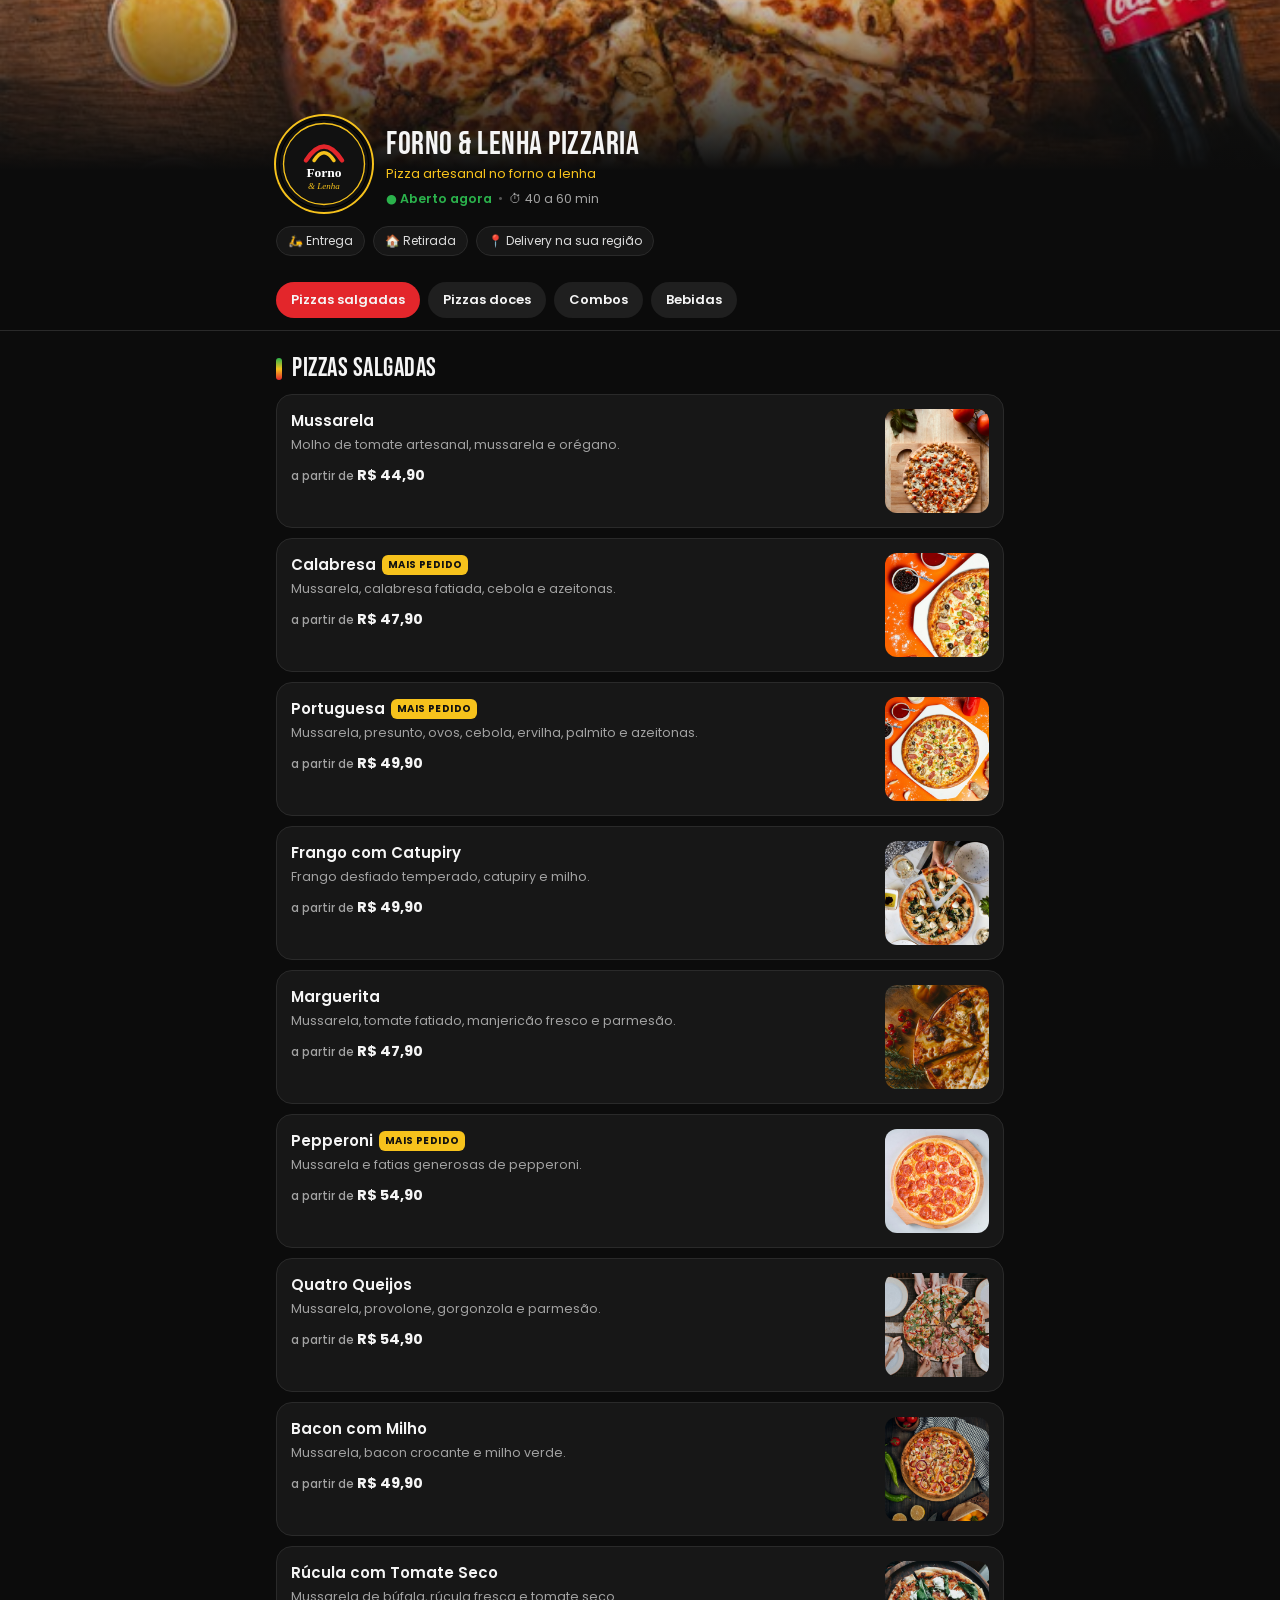
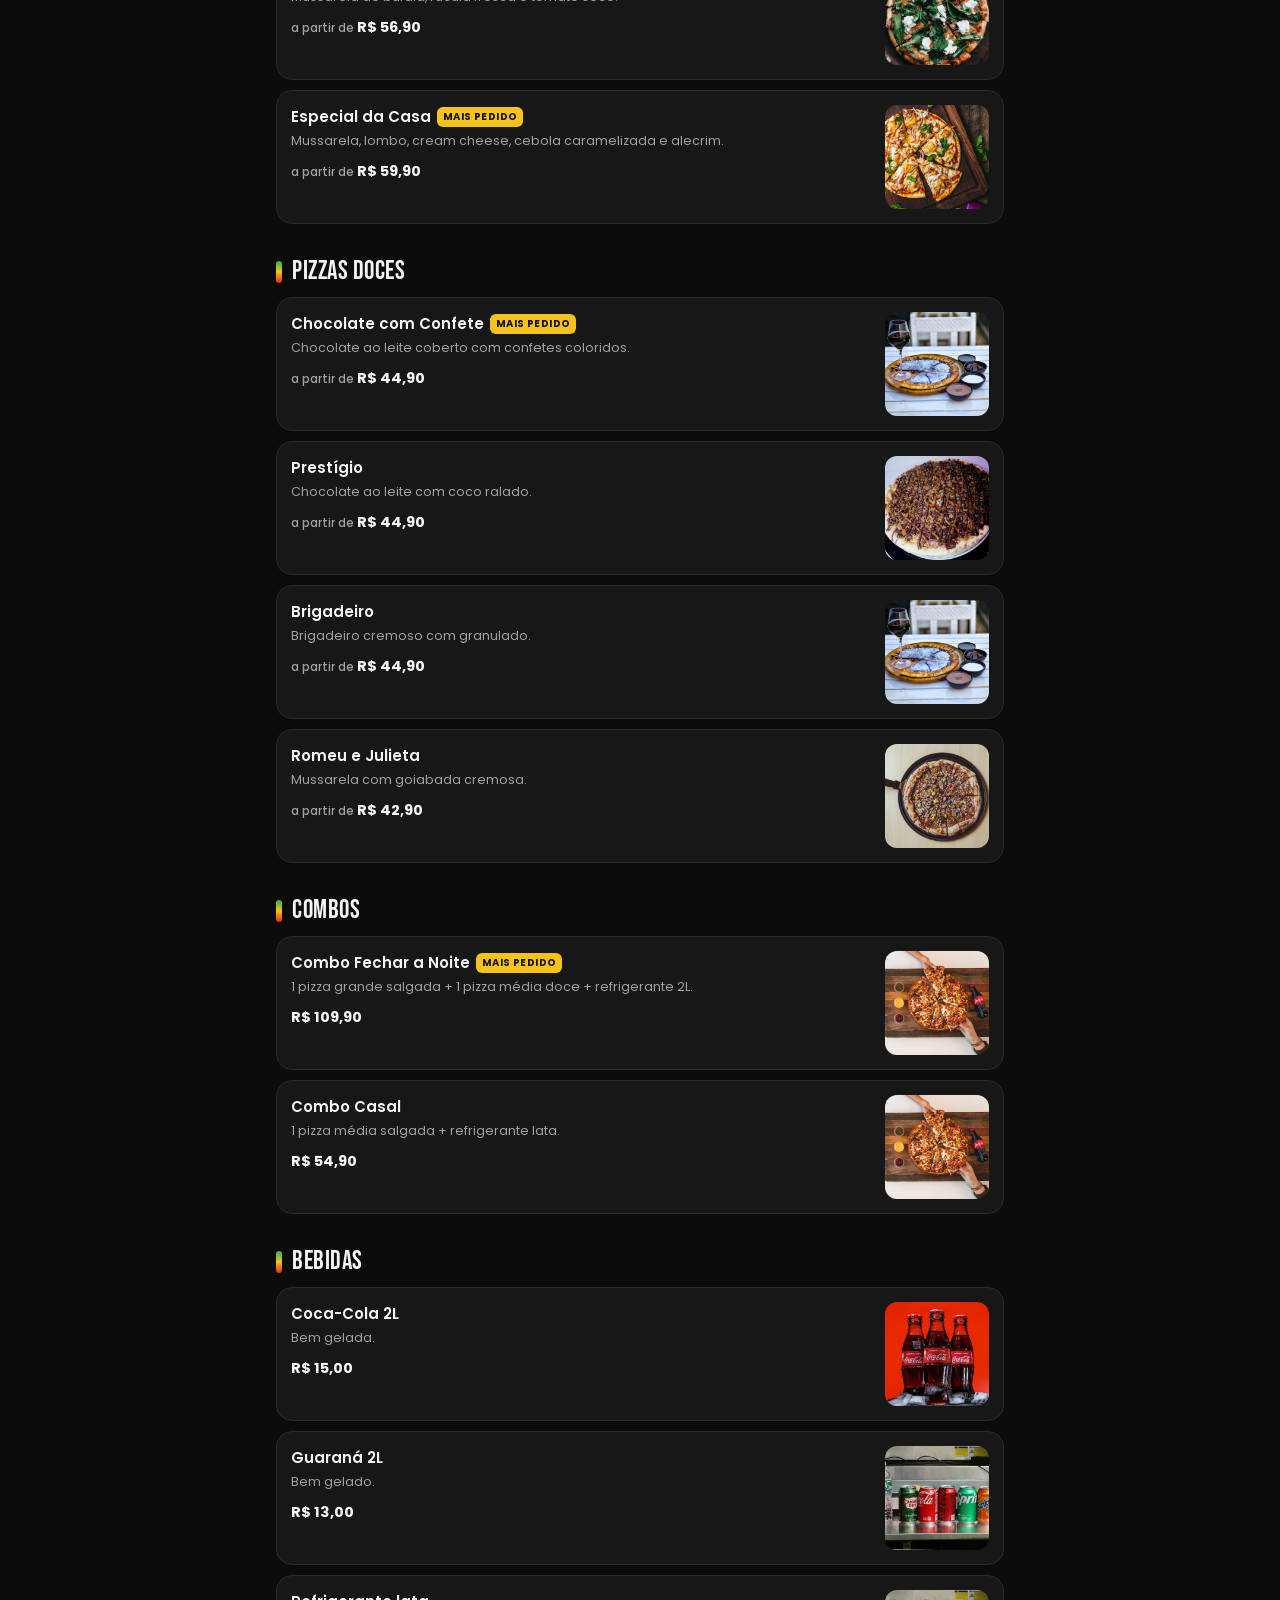
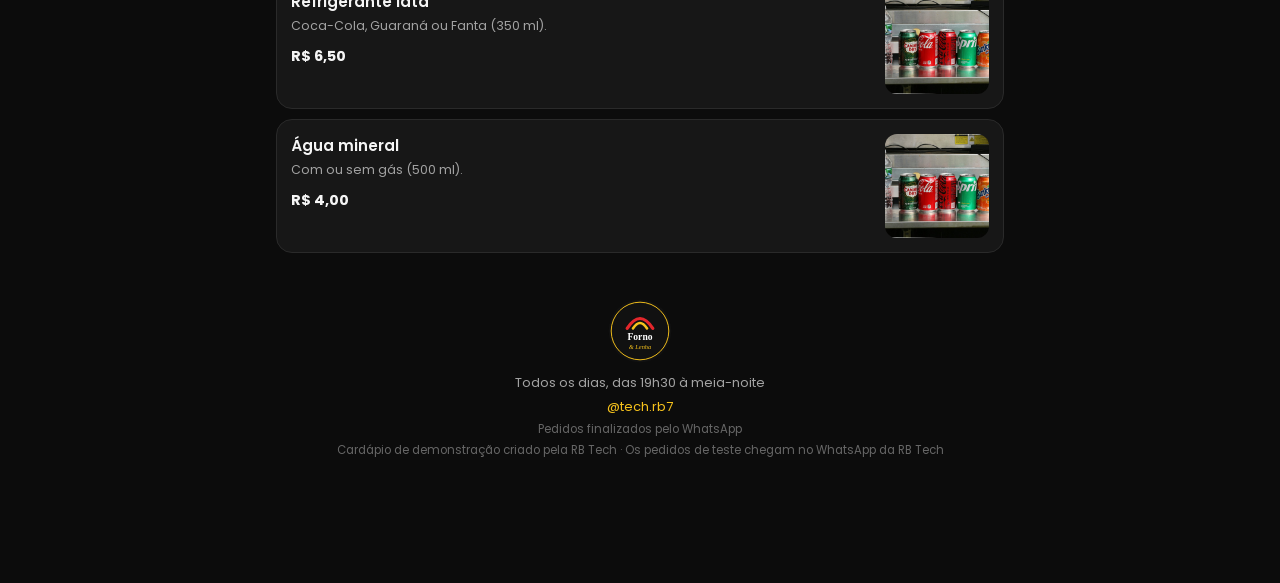
==== cardapio-demo/index.html @ 3278f65c "Adiciona cardápio digital de exemplo (pizzaria) - cardapio-demo/: cardápio com tamanhos, meio a meio" ====
<!doctype html>
<html lang="pt-BR">
<head>
  <meta charset="utf-8" />
  <meta name="viewport" content="width=device-width, initial-scale=1, viewport-fit=cover" />
  <meta name="robots" content="noindex, nofollow" />
  <title>Cardápio</title>
  <meta name="theme-color" content="#0c0c0c" />
  <link rel="preconnect" href="https://fonts.googleapis.com">
  <link rel="preconnect" href="https://fonts.gstatic.com" crossorigin>
  <link href="https://fonts.googleapis.com/css2?family=Bebas+Neue&family=Poppins:wght@400;500;600;700&display=swap" rel="stylesheet">
  <link rel="stylesheet" href="style.css" />
  <script src="data.js"></script>
</head>
<body>
  <header class="top">
    <div class="cover" id="cover"></div>
    <div class="wrap brand">
      <img class="brand__logo" id="logo" alt="" />
      <div class="brand__info">
        <h1 id="nome"></h1>
        <p class="brand__slogan" id="slogan"></p>
        <div class="brand__meta">
          <span class="status" id="status"></span>
          <span class="meta-dot">•</span>
          <span id="tempo"></span>
        </div>
      </div>
    </div>
    <div class="wrap chips-info">
      <span class="pill">🛵 Entrega</span>
      <span class="pill">🏠 Retirada</span>
      <span class="pill" id="cidade"></span>
    </div>
  </header>

  <nav class="cats" id="cats" aria-label="Categorias"></nav>

  <main class="wrap" id="menu"></main>

  <footer class="foot wrap">
    <img id="logoFoot" alt="" />
    <p id="horarioTxt"></p>
    <p><a id="igLink" target="_blank" rel="noopener"></a></p>
    <p class="foot__small">Pedidos finalizados pelo WhatsApp</p>
    <p class="foot__small" id="aviso" hidden></p>
  </footer>

  <button class="cartbar" id="cartbar" hidden>
    <span class="cartbar__qty" id="cartQty">0</span>
    <span>Ver pedido</span>
    <strong id="cartTotal">R$ 0,00</strong>
  </button>

  <!-- Detalhe do item -->
  <div class="sheet" id="itemSheet" aria-hidden="true">
    <div class="sheet__bg" data-close></div>
    <div class="sheet__panel" role="dialog" aria-modal="true" aria-labelledby="itNome">
      <button class="close" data-close aria-label="Fechar">✕</button>
      <img class="it__img" id="itImg" alt="" />
      <div class="it__body">
        <h2 id="itNome"></h2>
        <p class="it__desc" id="itDesc"></p>

        <div class="block" id="blkTam">
          <p class="block__t">Tamanho <span class="req">obrigatório</span></p>
          <div class="opts" id="optTam"></div>
        </div>

        <div class="block" id="blkMeia">
          <p class="block__t">Meio a meio? <span class="opt">opcional</span></p>
          <select class="select" id="selMeia"></select>
          <p class="hint">Na pizza meio a meio vale o valor do sabor mais caro.</p>
        </div>

        <div class="block" id="blkBorda">
          <p class="block__t">Borda <span class="opt">opcional</span></p>
          <div class="opts opts--col" id="optBorda"></div>
        </div>

        <div class="block">
          <p class="block__t">Alguma observação?</p>
          <textarea class="input" id="itObs" rows="2" placeholder="Ex.: sem cebola, bem assada..."></textarea>
        </div>
      </div>
      <div class="it__foot">
        <div class="qty">
          <button id="qMenos" aria-label="Diminuir">−</button>
          <span id="qVal">1</span>
          <button id="qMais" aria-label="Aumentar">+</button>
        </div>
        <button class="btn btn--main" id="itAdd">Adicionar <span id="itPreco"></span></button>
      </div>
    </div>
  </div>

  <!-- Pedido -->
  <div class="sheet" id="cartSheet" aria-hidden="true">
    <div class="sheet__bg" data-close></div>
    <div class="sheet__panel" role="dialog" aria-modal="true" aria-label="Seu pedido">
      <button class="close" data-close aria-label="Fechar">✕</button>
      <div class="it__body">
        <h2>Seu pedido</h2>
        <div id="cartItems"></div>

        <div class="block">
          <p class="block__t">Como você quer receber?</p>
          <div class="opts" id="optEntrega">
            <button class="opt-btn is-on" data-ent="Entrega">🛵 Entrega</button>
            <button class="opt-btn" data-ent="Retirada">🏠 Retirar no local</button>
          </div>
        </div>

        <div class="block" id="blkEnd">
          <p class="block__t">Endereço de entrega</p>
          <input class="input" id="endRua" placeholder="Rua e número" autocomplete="street-address" />
          <input class="input" id="endBairro" placeholder="Bairro" />
          <input class="input" id="endRef" placeholder="Ponto de referência (opcional)" />
        </div>

        <div class="block">
          <p class="block__t">Pagamento</p>
          <div class="opts" id="optPag">
            <button class="opt-btn is-on" data-pag="Pix">Pix</button>
            <button class="opt-btn" data-pag="Cartão">Cartão</button>
            <button class="opt-btn" data-pag="Dinheiro">Dinheiro</button>
          </div>
          <input class="input" id="troco" placeholder="Troco para quanto?" hidden />
        </div>

        <div class="block">
          <p class="block__t">Seu nome</p>
          <input class="input" id="cliNome" placeholder="Como podemos te chamar?" autocomplete="name" />
        </div>

        <div class="sum">
          <div><span>Subtotal</span><strong id="sumSub"></strong></div>
          <div class="sum__fee"><span>Taxa de entrega</span><span id="sumTaxa"></span></div>
        </div>
      </div>
      <div class="it__foot">
        <button class="btn btn--wpp" id="enviar">Enviar pedido pelo WhatsApp</button>
      </div>
    </div>
  </div>

  <div class="toast" id="toast" role="status" aria-live="polite"></div>
  <script src="app.js"></script>
</body>
</html>
---- cardapio-demo/style.css ----
:root {
  --bg: #0c0c0c;
  --card: #171717;
  --card2: #1f1f1f;
  --line: #2a2a2a;
  --ink: #f5f5f5;
  --muted: #a3a3a3;
  --red: #e3262b;
  --green: #2bb24c;
  --yellow: #f6c21c;
  --wpp: #1faa59;
}
* { box-sizing: border-box; }
html { scroll-behavior: smooth; scroll-padding-top: 64px; }
body { margin: 0; background: var(--bg); color: var(--ink); font-family: "Poppins", system-ui, sans-serif; -webkit-font-smoothing: antialiased; padding-bottom: 96px; }
img { display: block; max-width: 100%; }
button, input, select, textarea { font: inherit; color: inherit; }
.wrap { width: min(760px, 100%); margin: 0 auto; padding: 0 16px; }

/* Topo */
.top { position: relative; }
.cover { height: 170px; background-size: cover; background-position: center 55%; position: relative; }
.cover::after { content: ""; position: absolute; inset: 0; background: linear-gradient(180deg, rgba(12,12,12,.2), var(--bg)); }
.brand { display: flex; gap: 14px; align-items: flex-end; margin-top: -54px; position: relative; }
.brand__logo { width: 96px; height: 96px; border-radius: 50%; border: 3px solid var(--bg); box-shadow: 0 0 0 2px var(--yellow); flex: none; background: #000; }
.brand__info { min-width: 0; padding-bottom: 4px; }
.brand h1 { font-family: "Bebas Neue", sans-serif; font-weight: 400; font-size: 32px; letter-spacing: .5px; line-height: 1; margin: 0; }
.brand__slogan { margin: 3px 0 6px; color: var(--yellow); font-size: 13px; }
.brand__meta { display: flex; flex-wrap: wrap; gap: 6px; align-items: center; font-size: 12.5px; color: var(--muted); }
.status { font-weight: 600; }
.status.open { color: var(--green); }
.status.closed { color: var(--red); }
.meta-dot { color: #555; }
.chips-info { display: flex; gap: 8px; flex-wrap: wrap; margin-top: 14px; }
.pill { font-size: 12px; background: var(--card); border: 1px solid var(--line); border-radius: 999px; padding: 5px 11px; color: #ddd; }

/* Categorias */
.cats { position: sticky; top: 0; z-index: 20; display: flex; gap: 8px; overflow-x: auto; padding: 12px 16px; margin-top: 14px; background: rgba(12,12,12,.94); backdrop-filter: blur(10px); border-bottom: 1px solid var(--line); scrollbar-width: none; }
.cats::-webkit-scrollbar { display: none; }
@media (min-width: 792px) { .cats { padding-left: calc((100% - 728px) / 2); } }
.cat { flex: none; border: 0; border-radius: 999px; padding: 8px 15px; background: var(--card2); font-size: 13px; font-weight: 600; cursor: pointer; white-space: nowrap; }
.cat.is-on { background: var(--red); }

/* Lista */
.sec { padding-top: 22px; }
.sec h2 { font-family: "Bebas Neue", sans-serif; font-weight: 400; font-size: 26px; letter-spacing: .5px; margin: 0 0 10px; display: flex; align-items: center; gap: 10px; }
.sec h2::before { content: ""; width: 6px; height: 22px; border-radius: 3px; background: linear-gradient(var(--green), var(--yellow), var(--red)); }
.item { display: grid; grid-template-columns: 1fr 104px; gap: 14px; padding: 14px; background: var(--card); border: 1px solid var(--line); border-radius: 16px; margin-bottom: 10px; cursor: pointer; text-align: left; width: 100%; transition: border-color .2s, transform .15s; }
.item:hover { border-color: #444; }
.item:active { transform: scale(.99); }
.item__name { font-weight: 600; font-size: 15px; margin: 0 0 4px; display: flex; gap: 6px; align-items: center; flex-wrap: wrap; }
.tag { font-size: 10px; font-weight: 700; text-transform: uppercase; letter-spacing: .04em; background: var(--yellow); color: #111; border-radius: 6px; padding: 2px 6px; }
.item__desc { font-size: 12.5px; color: var(--muted); margin: 0 0 8px; line-height: 1.45; display: -webkit-box; -webkit-line-clamp: 2; -webkit-box-orient: vertical; overflow: hidden; }
.item__price { font-weight: 700; color: var(--ink); font-size: 14.5px; }
.item__price small { font-weight: 500; color: var(--muted); font-size: 11.5px; }
.item img { width: 104px; height: 104px; object-fit: cover; border-radius: 12px; }

/* Rodapé */
.foot { text-align: center; padding-top: 36px; padding-bottom: 24px; color: var(--muted); font-size: 13px; }
.foot img { width: 64px; height: 64px; border-radius: 50%; margin: 0 auto 10px; }
.foot p { margin: 4px 0; }
.foot a { color: var(--yellow); text-decoration: none; }
.foot__small { font-size: 11.5px; color: #666; }

/* Barra do carrinho */
.cartbar { position: fixed; left: 50%; bottom: calc(14px + env(safe-area-inset-bottom, 0px)); transform: translateX(-50%); width: min(728px, calc(100% - 24px)); z-index: 30; border: 0; border-radius: 14px; background: var(--red); color: #fff; padding: 14px 16px; display: flex; align-items: center; gap: 12px; font-weight: 600; font-size: 15px; cursor: pointer; box-shadow: 0 12px 30px rgba(227, 38, 43, .35); }
.cartbar[hidden] { display: none; }
.cartbar strong { margin-left: auto; }
.cartbar__qty { background: rgba(0,0,0,.25); border-radius: 8px; min-width: 28px; height: 28px; display: grid; place-items: center; font-size: 13px; }
.cartbar.bump { animation: bump .35s; }
@keyframes bump { 50% { transform: translateX(-50%) scale(1.04); } }

/* Folhas (modais) */
.sheet { position: fixed; inset: 0; z-index: 50; visibility: hidden; }
.sheet.is-open { visibility: visible; }
.sheet__bg { position: absolute; inset: 0; background: rgba(0,0,0,.65); opacity: 0; transition: opacity .25s; }
.sheet.is-open .sheet__bg { opacity: 1; }
.sheet__panel { position: absolute; left: 50%; bottom: 0; width: min(560px, 100%); max-height: 94%; display: flex; flex-direction: column; background: var(--card); border-radius: 22px 22px 0 0; transform: translate(-50%, 100%); transition: transform .3s ease; overflow: hidden; }
.sheet.is-open .sheet__panel { transform: translate(-50%, 0); }
@media (min-width: 700px) { .sheet__panel { bottom: auto; top: 50%; border-radius: 22px; transform: translate(-50%, -40%); opacity: 0; transition: transform .25s, opacity .25s; } .sheet.is-open .sheet__panel { transform: translate(-50%, -50%); opacity: 1; } }
.close { position: absolute; top: 12px; right: 12px; z-index: 2; width: 36px; height: 36px; border-radius: 50%; border: 0; background: rgba(0,0,0,.6); color: #fff; cursor: pointer; }
.it__img { width: 100%; height: 210px; object-fit: cover; flex: none; }
.it__body { padding: 18px; overflow: auto; flex: 1; }
.it__body h2 { margin: 0 0 6px; font-size: 21px; }
.it__desc { color: var(--muted); font-size: 13.5px; margin: 0 0 6px; line-height: 1.5; }
.block { margin-top: 18px; }
.block__t { font-weight: 600; font-size: 14px; margin: 0 0 9px; display: flex; justify-content: space-between; align-items: center; }
.req, .opt { font-size: 10.5px; font-weight: 600; border-radius: 6px; padding: 2px 7px; }
.req { background: #3a1214; color: #ff8b8e; }
.opt { background: #222; color: var(--muted); }
.opts { display: flex; gap: 8px; flex-wrap: wrap; }
.opts--col { flex-direction: column; }
.opt-btn { flex: 1; min-width: 92px; border: 1px solid var(--line); background: var(--card2); border-radius: 12px; padding: 10px 12px; cursor: pointer; text-align: left; font-size: 13.5px; }
.opt-btn small { display: block; color: var(--muted); font-size: 11.5px; }
.opt-btn b { display: block; margin-top: 2px; font-size: 13px; }
.opts--col .opt-btn { display: flex; justify-content: space-between; }
.opt-btn.is-on { border-color: var(--yellow); background: #2a2410; }
.select, .input { width: 100%; background: var(--card2); border: 1px solid var(--line); border-radius: 12px; padding: 11px 12px; font-size: 14px; outline: none; }
.input + .input { margin-top: 8px; }
.select:focus, .input:focus { border-color: var(--yellow); }
textarea.input { resize: vertical; }
.hint { margin: 6px 0 0; font-size: 11.5px; color: var(--muted); }
.it__foot { flex: none; display: flex; gap: 12px; padding: 12px 18px calc(14px + env(safe-area-inset-bottom, 0px)); border-top: 1px solid var(--line); background: var(--card); }
.qty { display: flex; align-items: center; background: var(--card2); border-radius: 12px; }
.qty button { width: 40px; height: 48px; border: 0; background: none; font-size: 20px; cursor: pointer; color: var(--yellow); }
.qty span { min-width: 22px; text-align: center; font-weight: 600; }
.btn { flex: 1; border: 0; border-radius: 12px; height: 48px; font-weight: 600; font-size: 15px; cursor: pointer; display: flex; align-items: center; justify-content: center; gap: 8px; }
.btn--main { background: var(--red); color: #fff; }
.btn--wpp { background: var(--wpp); color: #fff; }
.btn:disabled { background: #333; color: #777; cursor: not-allowed; }

/* Itens do pedido */
.ci { display: flex; gap: 12px; padding: 12px 0; border-bottom: 1px solid var(--line); }
.ci__main { flex: 1; min-width: 0; }
.ci__name { margin: 0; font-weight: 600; font-size: 14px; }
.ci__det { margin: 3px 0 0; color: var(--muted); font-size: 12px; line-height: 1.45; }
.ci__side { text-align: right; flex: none; }
.ci__price { font-weight: 700; font-size: 14px; }
.ci__rm { background: none; border: 0; color: var(--muted); font-size: 12px; text-decoration: underline; cursor: pointer; padding: 0; margin-top: 6px; }
.empty { color: var(--muted); text-align: center; padding: 24px 0; }
.sum { margin-top: 18px; padding-top: 12px; border-top: 1px dashed var(--line); display: grid; gap: 6px; font-size: 14px; }
.sum div { display: flex; justify-content: space-between; }
.sum__fee { color: var(--muted); font-size: 12.5px; }

.toast { position: fixed; left: 50%; bottom: 90px; transform: translate(-50%, 16px); background: #fff; color: #111; padding: 10px 16px; border-radius: 999px; font-size: 13.5px; font-weight: 600; opacity: 0; pointer-events: none; transition: .25s; z-index: 60; white-space: nowrap; }
.toast.is-show { opacity: 1; transform: translate(-50%, 0); }
@media (prefers-reduced-motion: reduce) { * { transition: none !important; animation: none !important; scroll-behavior: auto !important; } }
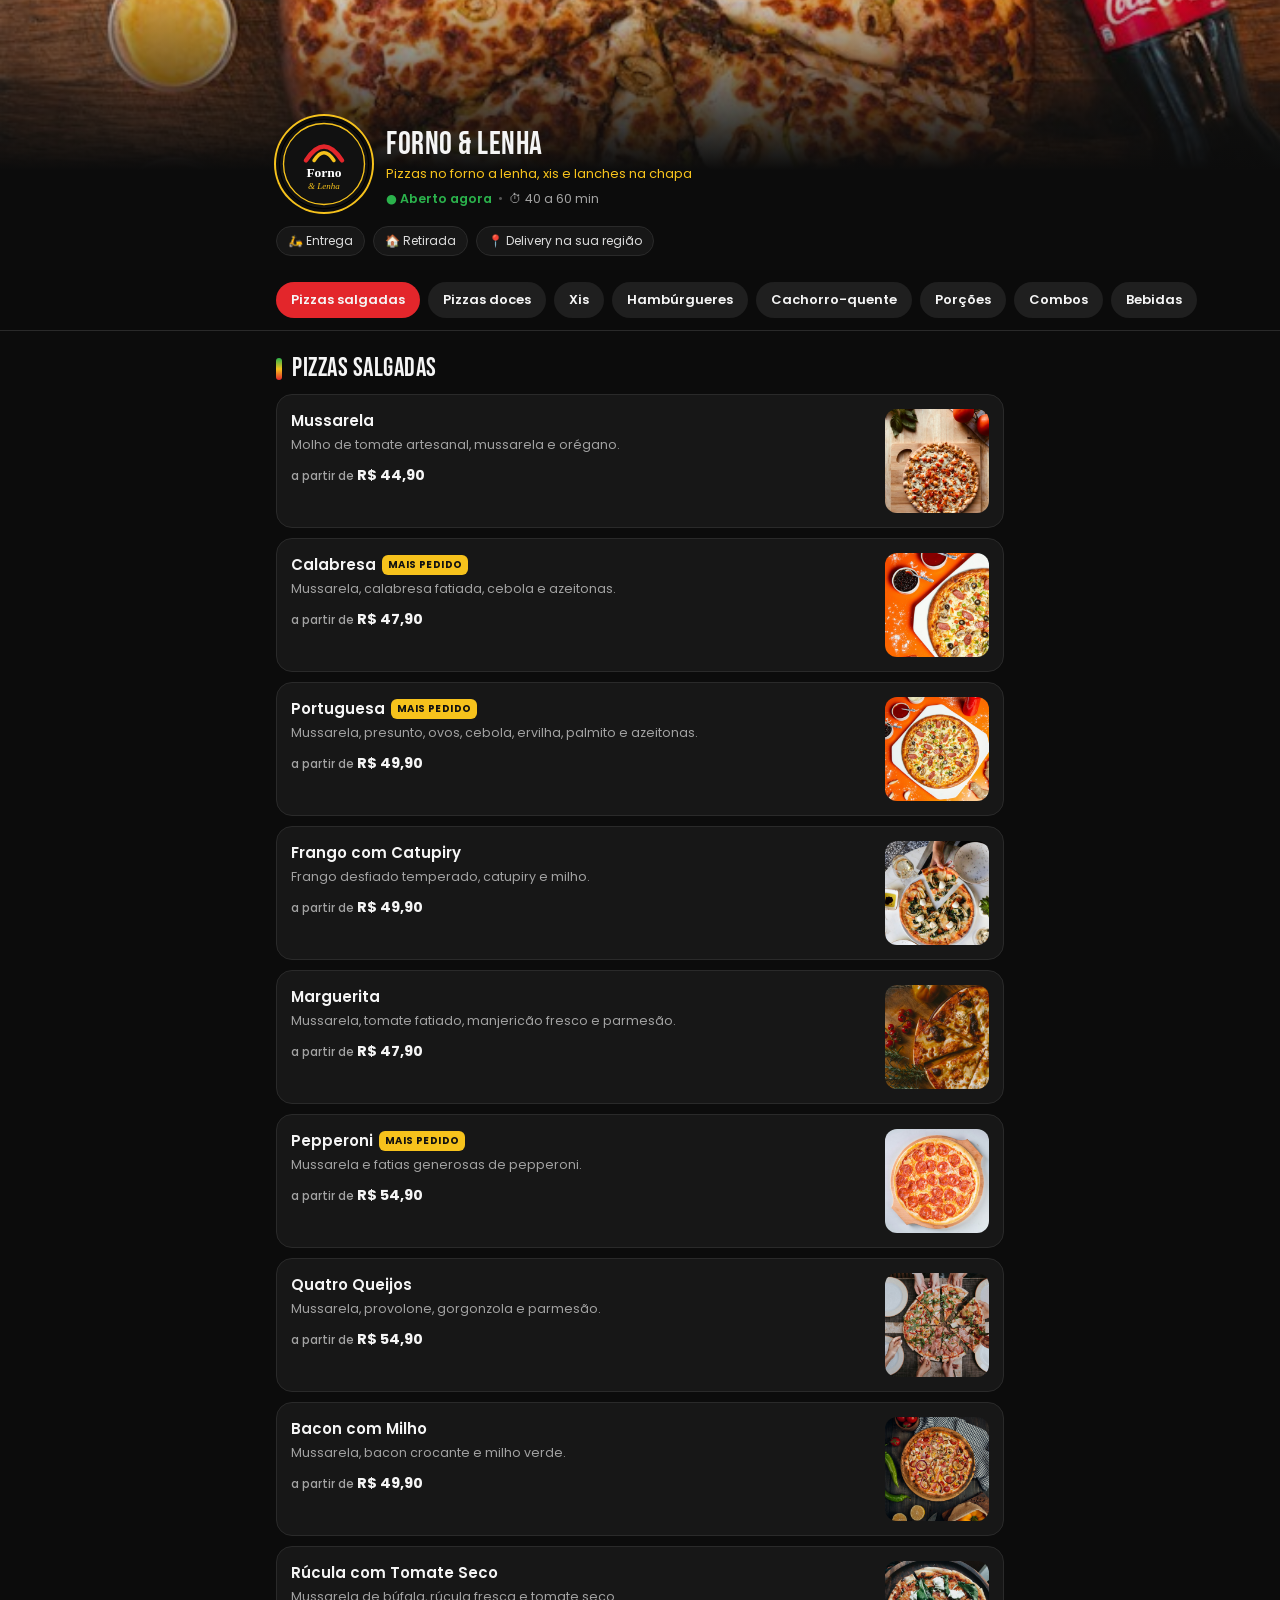
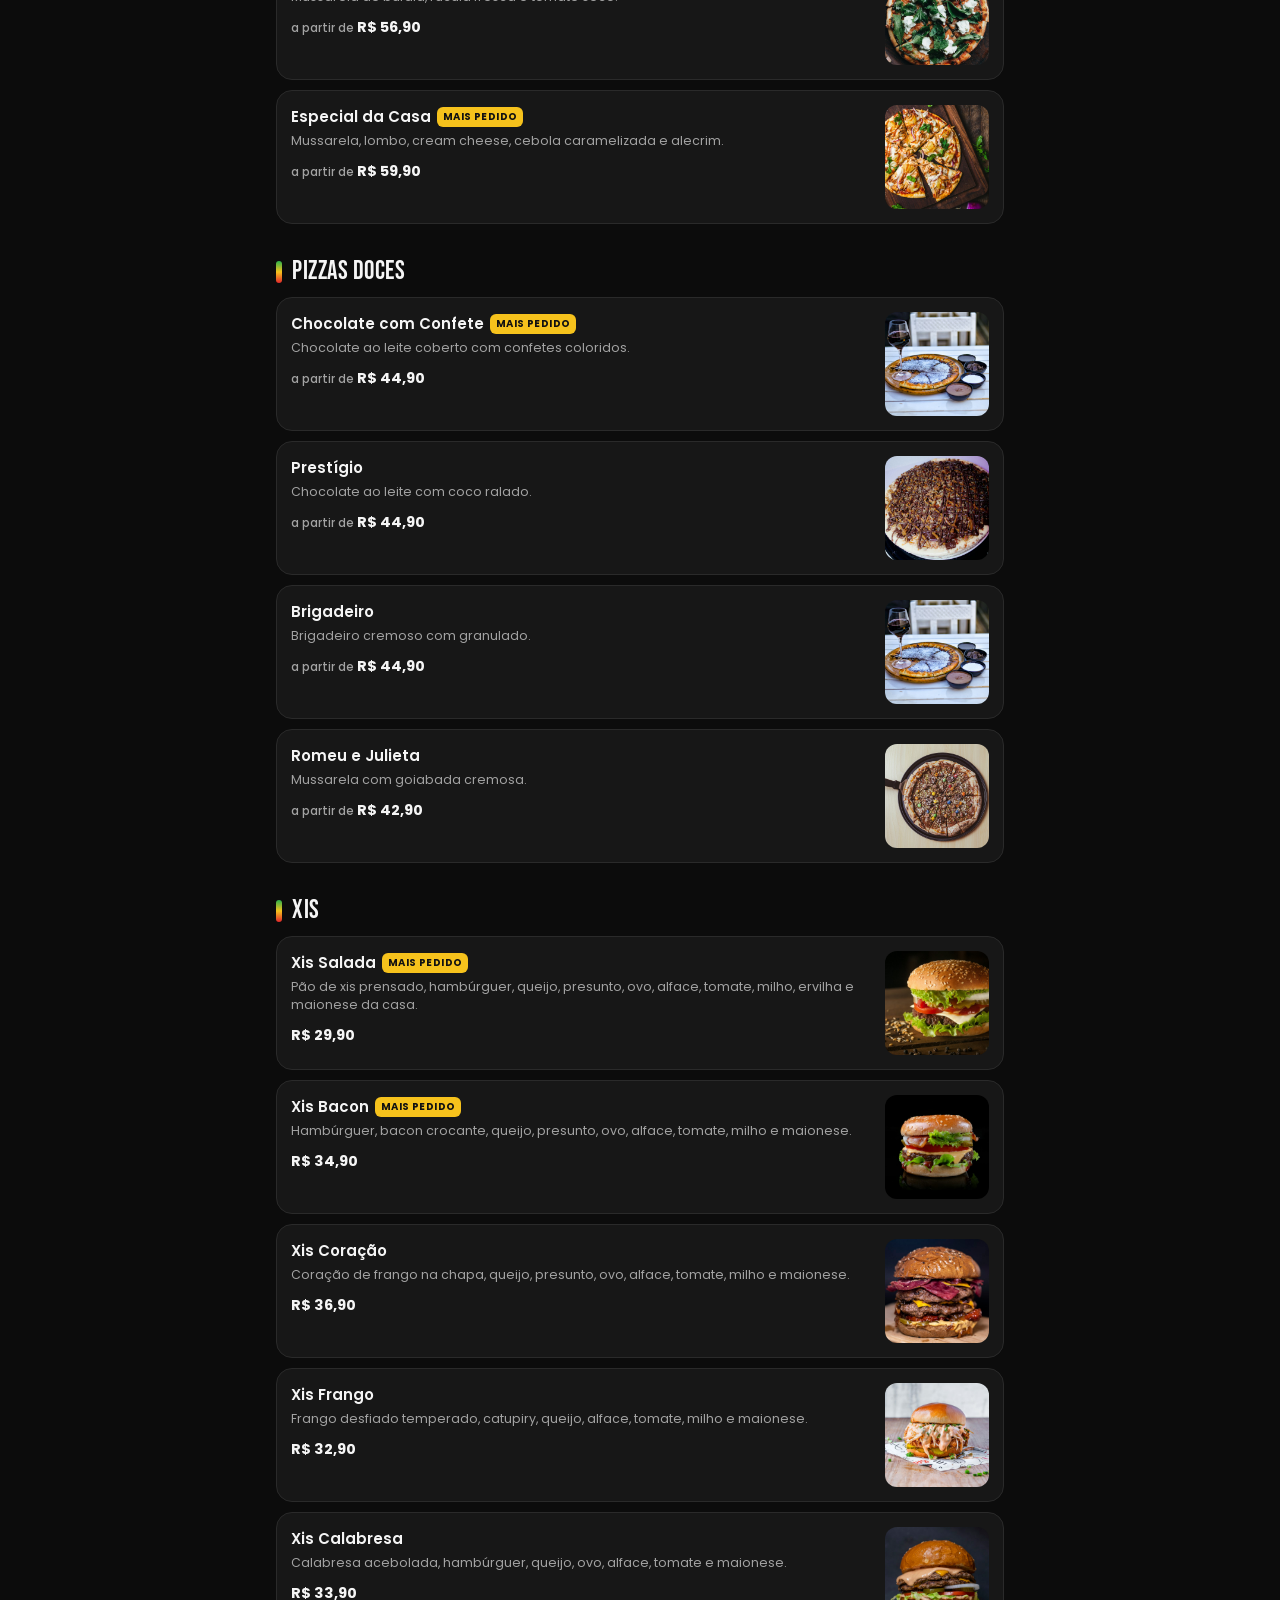
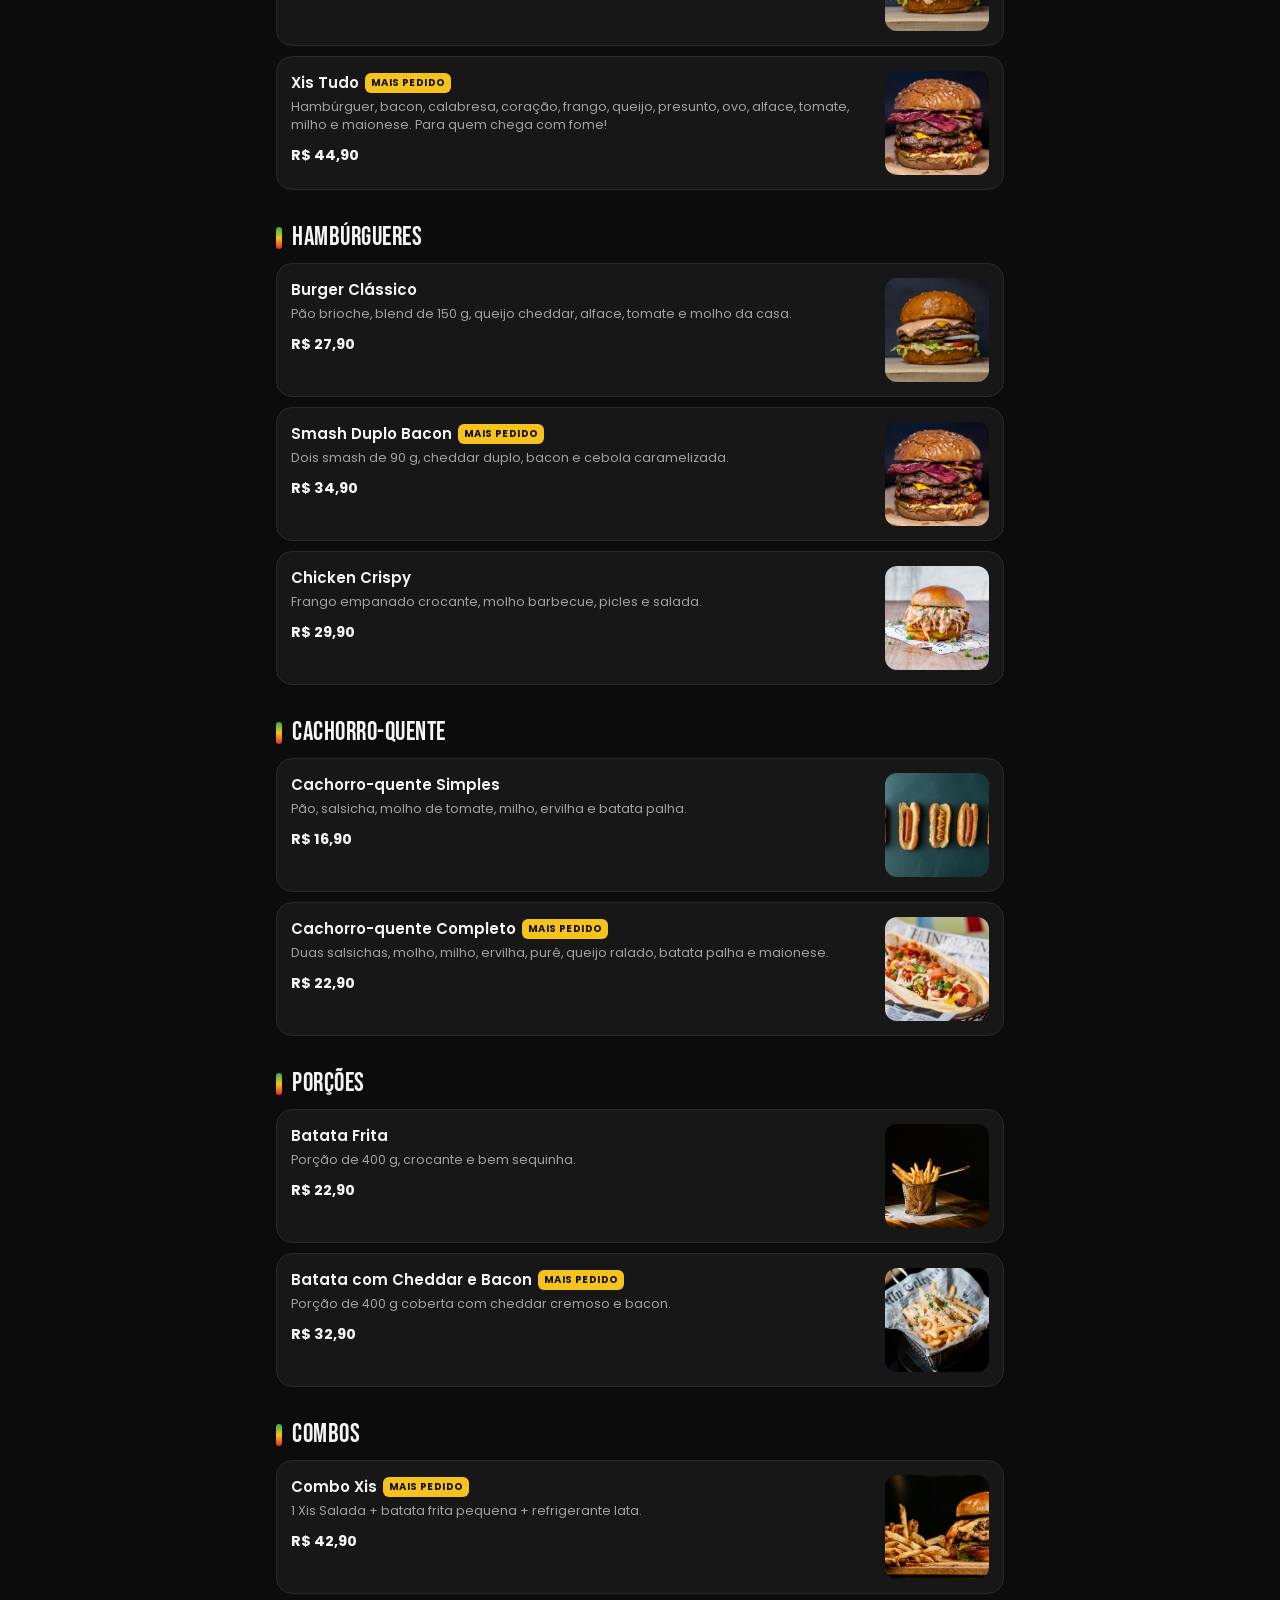
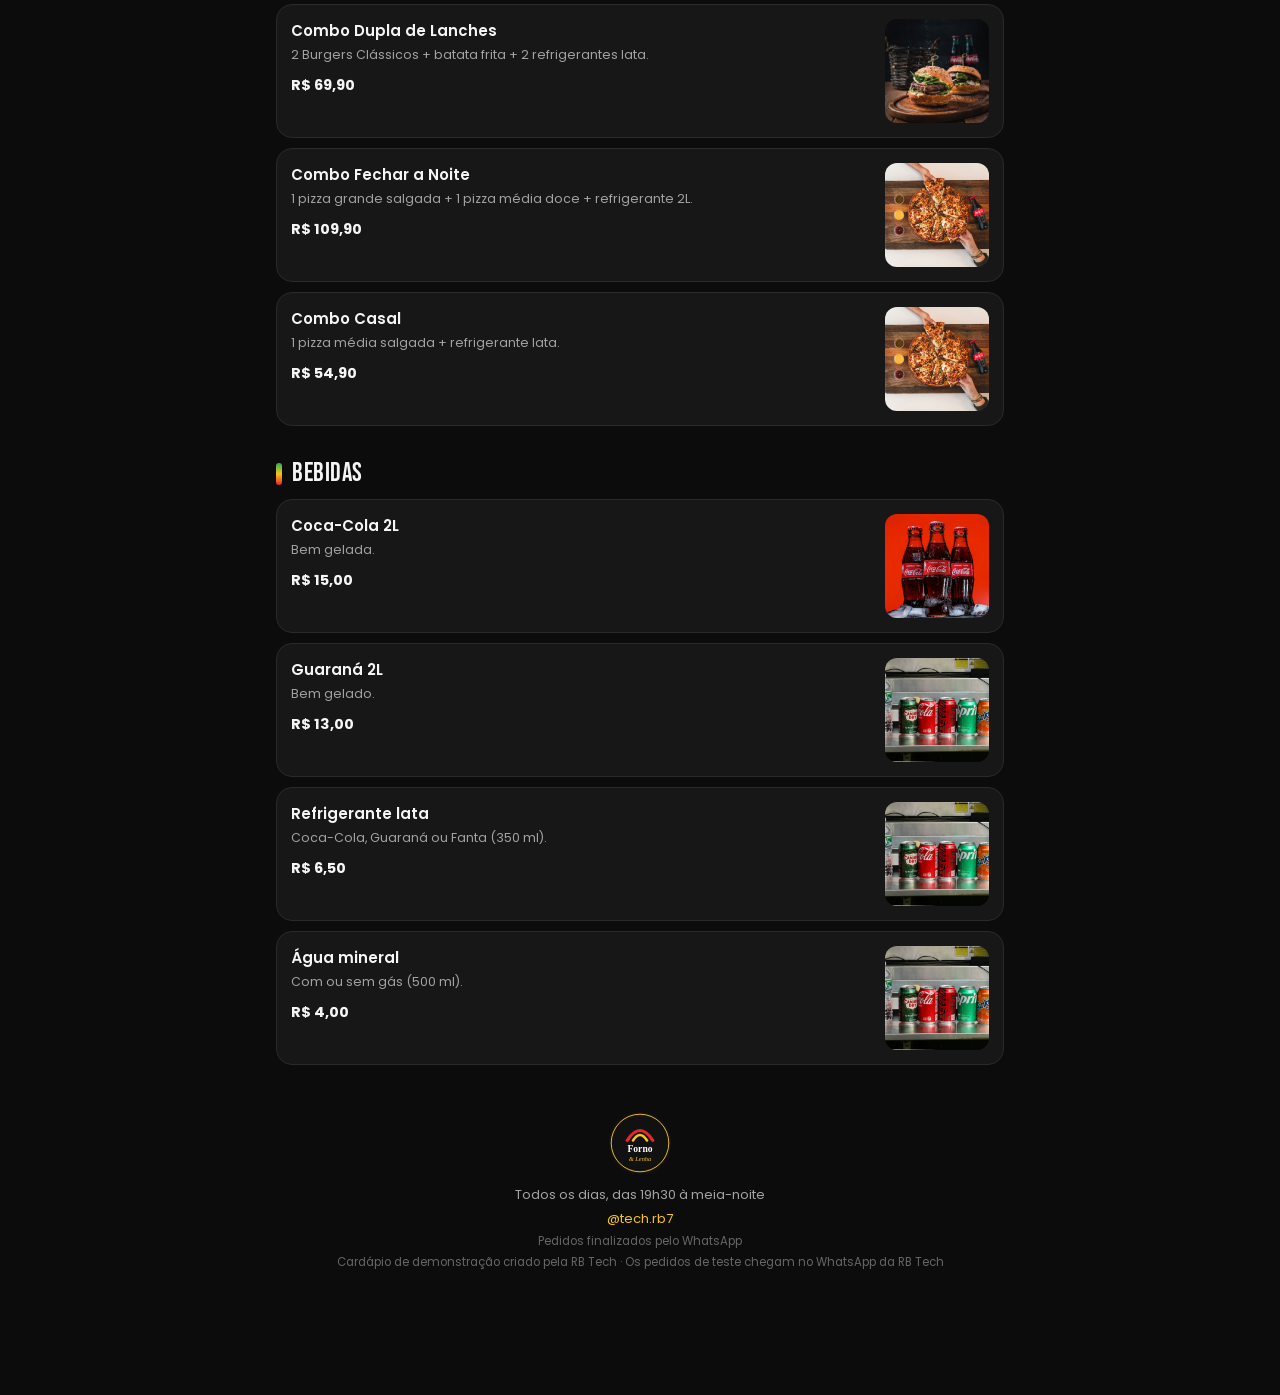
==== commit abb4f764: "Adiciona lanches ao cardápio de exemplo - Categorias de xis, hambúrgueres, cachorro-quente, porções " ====
--- a/cardapio-demo/index.html
+++ b/cardapio-demo/index.html
@@ -78,9 +78,14 @@
           <div class="opts opts--col" id="optBorda"></div>
         </div>
 
+        <div class="block" id="blkAdic">
+          <p class="block__t">Adicionais <span class="opt">opcional</span></p>
+          <div class="opts opts--col" id="optAdic"></div>
+        </div>
+
         <div class="block">
           <p class="block__t">Alguma observação?</p>
-          <textarea class="input" id="itObs" rows="2" placeholder="Ex.: sem cebola, bem assada..."></textarea>
+          <textarea class="input" id="itObs" rows="2" placeholder="Ex.: sem cebola, sem maionese..."></textarea>
         </div>
       </div>
       <div class="it__foot">
